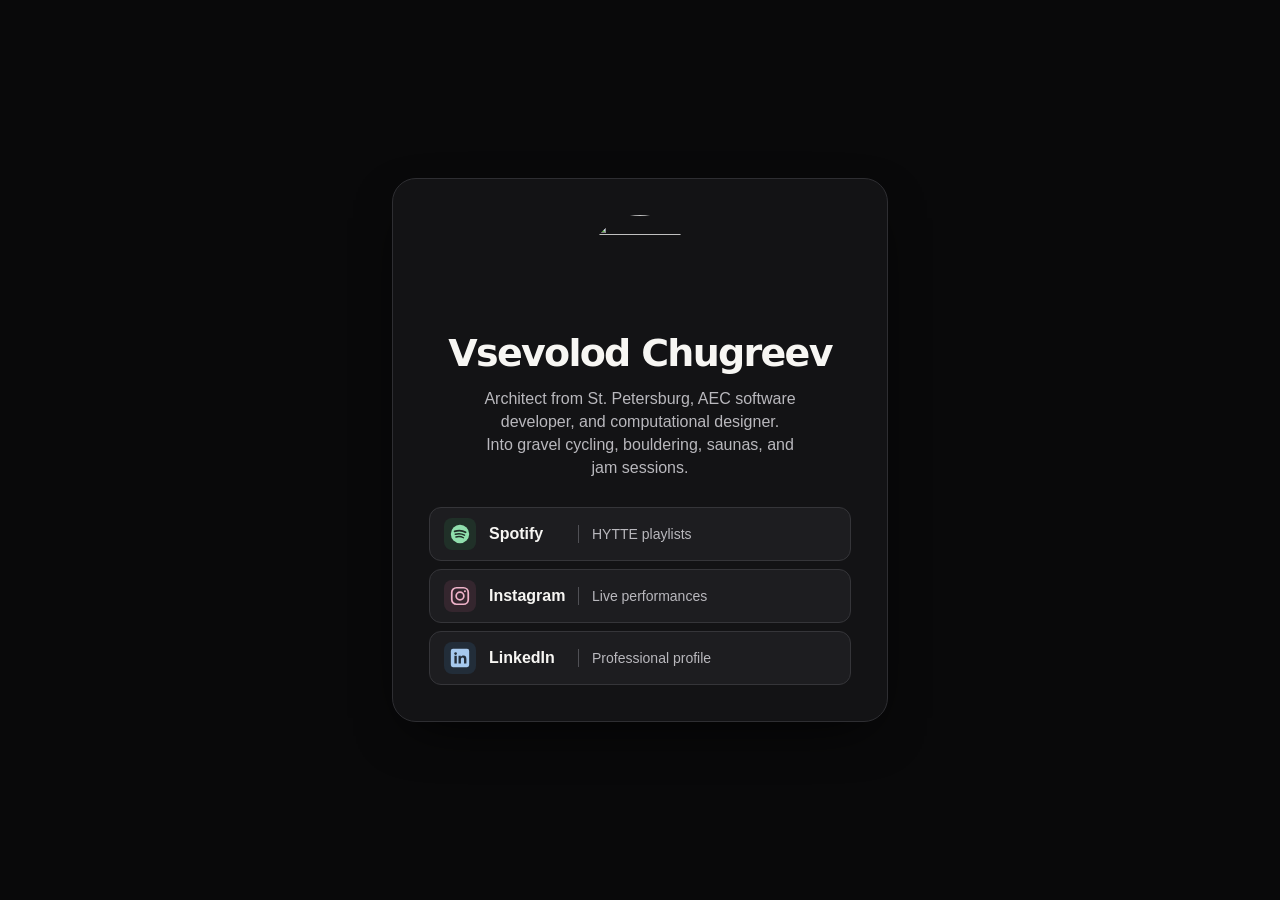
==== index.html @ d2161319 "Add files via upload" ====
<!doctype html>
<html lang="en">
  <head>
    <meta charset="utf-8">
    <meta name="viewport" content="width=device-width, initial-scale=1">
    <meta name="theme-color" content="#09090a">
    <meta name="description" content="Vsevolod Chugreev is an architect from St. Petersburg, an AEC software developer, and a computational designer.">
    <title>Vsevolod Chugreev</title>
    <link rel="icon" href="./assets/vsevolod.jpg" type="image/jpeg">
    <link rel="stylesheet" href="./style.css">
  </head>
  <body>
    <main class="card" aria-labelledby="name">
      <div class="profile">
        <img class="portrait" src="./assets/vsevolod.jpg" width="640" height="640" alt="">
        <h1 id="name">Vsevolod Chugreev</h1>
        <p class="bio">Architect from St. Petersburg, AEC software developer, and computational designer. Into gravel cycling, bouldering, saunas, and jam sessions.</p>
      </div>

      <nav class="links" aria-label="Social profiles">
        <a class="social spotify" href="https://open.spotify.com/user/08ffx8hyw3svrj4hh7u58yir7?si=204Ac3mIRZu_R83wzP5dxg&amp;utm_source=copy-link">
          <span class="icon" aria-hidden="true">
            <svg viewBox="0 0 24 24" fill="none">
              <circle cx="12" cy="12" r="10" fill="currentColor"/>
              <g stroke="var(--icon-bg)" stroke-linecap="round">
                <path d="M6.1 9.2c3.7-1.2 8.8-.9 12 1" stroke-width="1.9"/>
                <path d="M6.9 12.3c3.1-1 7.1-.7 10 1" stroke-width="1.6"/>
                <path d="M7.6 15.3c2.6-.8 5.7-.6 8.2.8" stroke-width="1.5"/>
              </g>
            </svg>
          </span>
          <span>Spotify</span>
          <span class="link-note">HYTTE playlists</span>
        </a>
        <a class="social instagram" href="https://www.instagram.com/travertinsky/">
          <span class="icon" aria-hidden="true">
            <svg viewBox="0 0 24 24" fill="none" stroke="currentColor" stroke-width="1.9">
              <rect x="3" y="3" width="18" height="18" rx="5.2"/>
              <circle cx="12" cy="12" r="4.2"/>
              <circle cx="17.4" cy="6.8" r="1.1" fill="currentColor" stroke="none"/>
            </svg>
          </span>
          <span>Instagram</span>
          <span class="link-note">Live performances</span>
        </a>
        <a class="social linkedin" href="https://www.linkedin.com/in/vschugr/">
          <span class="icon" aria-hidden="true">
            <svg viewBox="0 0 24 24" fill="currentColor">
              <rect x="2" y="2" width="20" height="20" rx="2.3"/>
              <g fill="var(--icon-bg)">
                <circle cx="7.2" cy="7.2" r="1.45"/>
                <path d="M5.9 9.6h2.6v8.5H5.9zM10.4 9.6h2.5v1.2c.5-.9 1.4-1.5 2.8-1.5 2.7 0 3.3 1.7 3.3 4v4.8h-2.6v-4.4c0-1.1 0-2.3-1.5-2.3s-1.9 1.1-1.9 2.2v4.5h-2.6z"/>
              </g>
            </svg>
          </span>
          <span>LinkedIn</span>
          <span class="link-note">Professional profile</span>
        </a>
      </nav>
    </main>
  </body>
</html>
---- style.css ----
@font-face {
  font-family: "Profile Bold";
  src: local("Gotham-Bold"), local("Gotham Bold"), local("Montserrat Bold"),
       url("./assets/montserrat-bold.woff") format("woff");
  font-style: normal;
  font-weight: 700;
  font-display: swap;
}

:root {
  color-scheme: dark;
  --page: #09090a;
  --surface: #131315;
  --text: #f7f6f3;
  --muted: #b9b8bd;
  font-family: Roboto, -apple-system, BlinkMacSystemFont, "Segoe UI", sans-serif;
  color: var(--text);
  background: var(--page);
}

* { box-sizing: border-box; }

body {
  margin: 0;
  min-height: 100vh;
  min-height: 100svh;
  padding: clamp(.75rem, 4vw, 2rem);
  display: grid;
  place-items: center;
}

.card {
  width: min(100%, 31rem);
  padding: clamp(1.125rem, 5.5vw, 2.25rem);
  display: grid;
  gap: clamp(1.25rem, 5vw, 1.75rem);
  border: 1px solid #2e2e32;
  border-radius: 1.5rem;
  background: var(--surface);
  box-shadow: 0 18px 55px -22px #000;
}

.profile {
  text-align: center;
  container-type: inline-size;
}

.portrait {
  display: block;
  width: clamp(4.5rem, 21vw, 6.5rem);
  margin-inline: auto;
  height: auto;
  aspect-ratio: 1;
  object-fit: cover;
  border-radius: 50%;
}

h1 {
  margin: .875rem 0 0;
  font: 700 clamp(1.45rem, 7.5vw, 2.375rem)/1.1 "Profile Bold", system-ui, sans-serif;
  font-size: clamp(1rem, 9.5cqi, 2.375rem);
  letter-spacing: -.045em;
  overflow-wrap: anywhere;
}

.bio {
  max-width: 40ch;
  margin: .75rem auto 0;
  color: var(--muted);
  font-size: 1rem;
  line-height: 1.45;
  text-wrap: pretty;
}

.links {
  display: grid;
  gap: .5rem;
  container-type: inline-size;
}

.social {
  display: grid;
  grid-template-columns: auto 4.75rem minmax(0, 1fr);
  align-items: center;
  gap: clamp(.5rem, 2vw, .8125rem);
  min-height: 3.375rem;
  padding: .5rem clamp(.625rem, 2.5vw, .875rem);
  border: 1px solid #353539;
  border-radius: .75rem;
  background: #1d1d20;
  color: var(--text);
  font-size: 1rem;
  font-weight: 600;
  line-height: 1.35;
  text-decoration: none;
}

.link-note {
  padding-inline-start: clamp(.5rem, 2vw, .8125rem);
  border-inline-start: 1px solid #505055;
  color: var(--muted);
  font-size: .875rem;
  font-weight: 400;
  overflow-wrap: anywhere;
}

.icon {
  display: grid;
  place-items: center;
  width: 2rem;
  height: 2rem;
  border-radius: .5rem;
  background: var(--icon-bg);
  color: var(--icon-color);
}

.icon svg { width: 1.375rem; height: 1.375rem; }
.instagram { --icon-bg: #34262e; --icon-color: #efb2c9; }
.spotify { --icon-bg: #203028; --icon-color: #90dfad; }
.linkedin { --icon-bg: #222d39; --icon-color: #a6c9ee; }

@media (hover: hover) {
  .social:hover {
    background: #262629;
    border-color: var(--icon-color);
  }
}

.social:focus-visible { outline: 2px solid var(--text); outline-offset: 3px; }
.social:active { background: #303034; }

@container (max-width: 15.75rem) {
  .social {
    grid-template-columns: auto minmax(0, 1fr);
    gap: .125rem .75rem;
  }
  .icon { grid-row: 1 / span 2; }
  .link-note {
    grid-column: 2;
    padding-inline-start: 0;
    border: 0;
  }
}

@media (max-height: 35rem) and (orientation: portrait) {
  body { padding: .625rem; }
  .card { padding: 1rem; gap: 1rem; }
  .portrait { width: 3.75rem; }
  h1 { margin-top: .5rem; }
  .bio { margin-top: .5rem; line-height: 1.35; }
  .social { min-height: 3rem; padding-block: .375rem; }
}

@media (min-width: 32rem) and (max-height: 30rem) and (orientation: landscape) {
  body { padding: .75rem; }
  .card {
    width: min(100%, 48rem);
    grid-template-columns: minmax(0, 1fr) minmax(0, 1fr);
    align-items: center;
    padding: clamp(1rem, 3vw, 1.5rem);
    gap: clamp(1rem, 3vw, 2rem);
  }
  .portrait { width: clamp(3.5rem, 8vw, 4.5rem); }
  h1 { margin-top: .5rem; }
  .bio { margin-top: .625rem; line-height: 1.35; }
  .social { min-height: 3rem; }
}
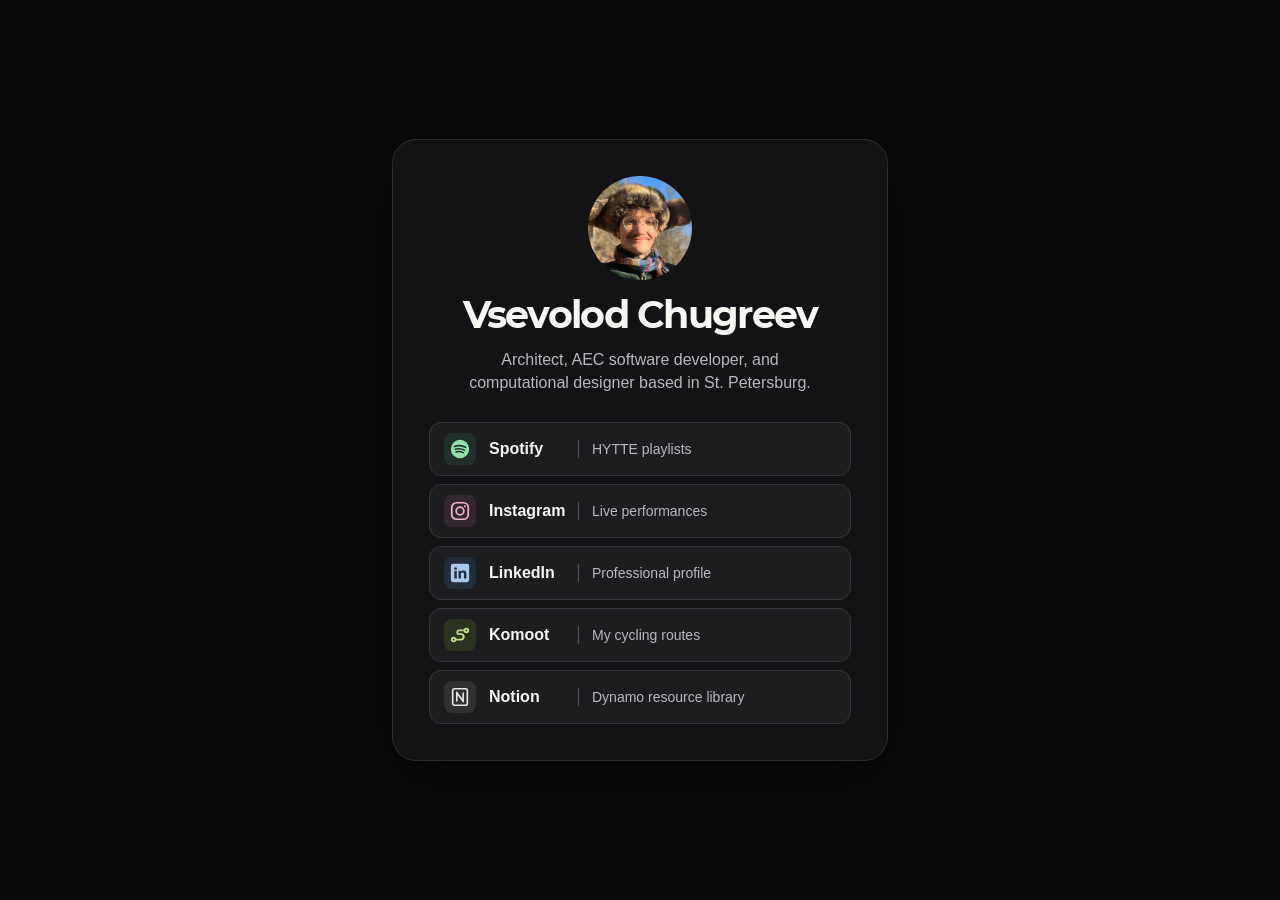
==== commit 5ff75809: "Add work and fun business cards" ====
--- a/index.html
+++ b/index.html
@@ -4,8 +4,8 @@
     <meta charset="utf-8">
     <meta name="viewport" content="width=device-width, initial-scale=1">
     <meta name="theme-color" content="#09090a">
-    <meta name="description" content="Vsevolod Chugreev is an architect from St. Petersburg, an AEC software developer, and a computational designer.">
-    <title>Vsevolod Chugreev</title>
+    <meta name="description" content="Vsevolod Chugreev is an architect, AEC software developer, and computational designer based in St. Petersburg.">
+    <title>Vsevolod Chugreev — Work</title>
     <link rel="icon" href="./assets/vsevolod.jpg" type="image/jpeg">
     <link rel="stylesheet" href="./style.css">
   </head>
@@ -14,10 +14,10 @@
       <div class="profile">
         <img class="portrait" src="./assets/vsevolod.jpg" width="640" height="640" alt="">
         <h1 id="name">Vsevolod Chugreev</h1>
-        <p class="bio">Architect from St. Petersburg, AEC software developer, and computational designer. Into gravel cycling, bouldering, saunas, and jam sessions.</p>
+        <p class="bio">Architect, AEC software developer, and computational designer based in St. Petersburg.</p>
       </div>
 
-      <nav class="links" aria-label="Social profiles">
+      <nav class="links" aria-label="Profiles and collections">
         <a class="social spotify" href="https://open.spotify.com/user/08ffx8hyw3svrj4hh7u58yir7?si=204Ac3mIRZu_R83wzP5dxg&amp;utm_source=copy-link">
           <span class="icon" aria-hidden="true">
             <svg viewBox="0 0 24 24" fill="none">
@@ -56,6 +56,27 @@
           <span>LinkedIn</span>
           <span class="link-note">Professional profile</span>
         </a>
+        <a class="social komoot" href="https://www.komoot.com/collection/2068923/-all-routes">
+          <span class="icon" aria-hidden="true">
+            <svg viewBox="0 0 24 24" fill="none" stroke="currentColor" stroke-width="2" stroke-linecap="round" stroke-linejoin="round">
+              <circle cx="5" cy="17" r="2"/>
+              <circle cx="19" cy="7" r="2"/>
+              <path d="M7 17h6a3 3 0 0 0 0-6h-2a2 2 0 0 1 0-4h6"/>
+            </svg>
+          </span>
+          <span>Komoot</span>
+          <span class="link-note">My cycling routes</span>
+        </a>
+        <a class="social notion" href="https://app.notion.com/p/vschugr/Your-cozy-warehouse-of-Dynamo-613e5e22bc8d4ef48536c71e422a1c43?pvs=25">
+          <span class="icon" aria-hidden="true">
+            <svg viewBox="0 0 24 24" fill="none" stroke="currentColor" stroke-width="1.8" stroke-linejoin="round">
+              <rect x="4" y="3" width="16" height="18" rx="2"/>
+              <path d="M8.5 17V7l7 10V7"/>
+            </svg>
+          </span>
+          <span>Notion</span>
+          <span class="link-note">Dynamo resource library</span>
+        </a>
       </nav>
     </main>
   </body>
--- a/style.css
+++ b/style.css
@@ -118,6 +118,8 @@
 .instagram { --icon-bg: #34262e; --icon-color: #efb2c9; }
 .spotify { --icon-bg: #203028; --icon-color: #90dfad; }
 .linkedin { --icon-bg: #222d39; --icon-color: #a6c9ee; }
+.komoot { --icon-bg: #2c3321; --icon-color: #c0dc89; }
+.notion { --icon-bg: #303033; --icon-color: #e5e5e4; }
 
 @media (hover: hover) {
   .social:hover {
@@ -164,4 +166,4 @@
   h1 { margin-top: .5rem; }
   .bio { margin-top: .625rem; line-height: 1.35; }
   .social { min-height: 3rem; }
-}
+}
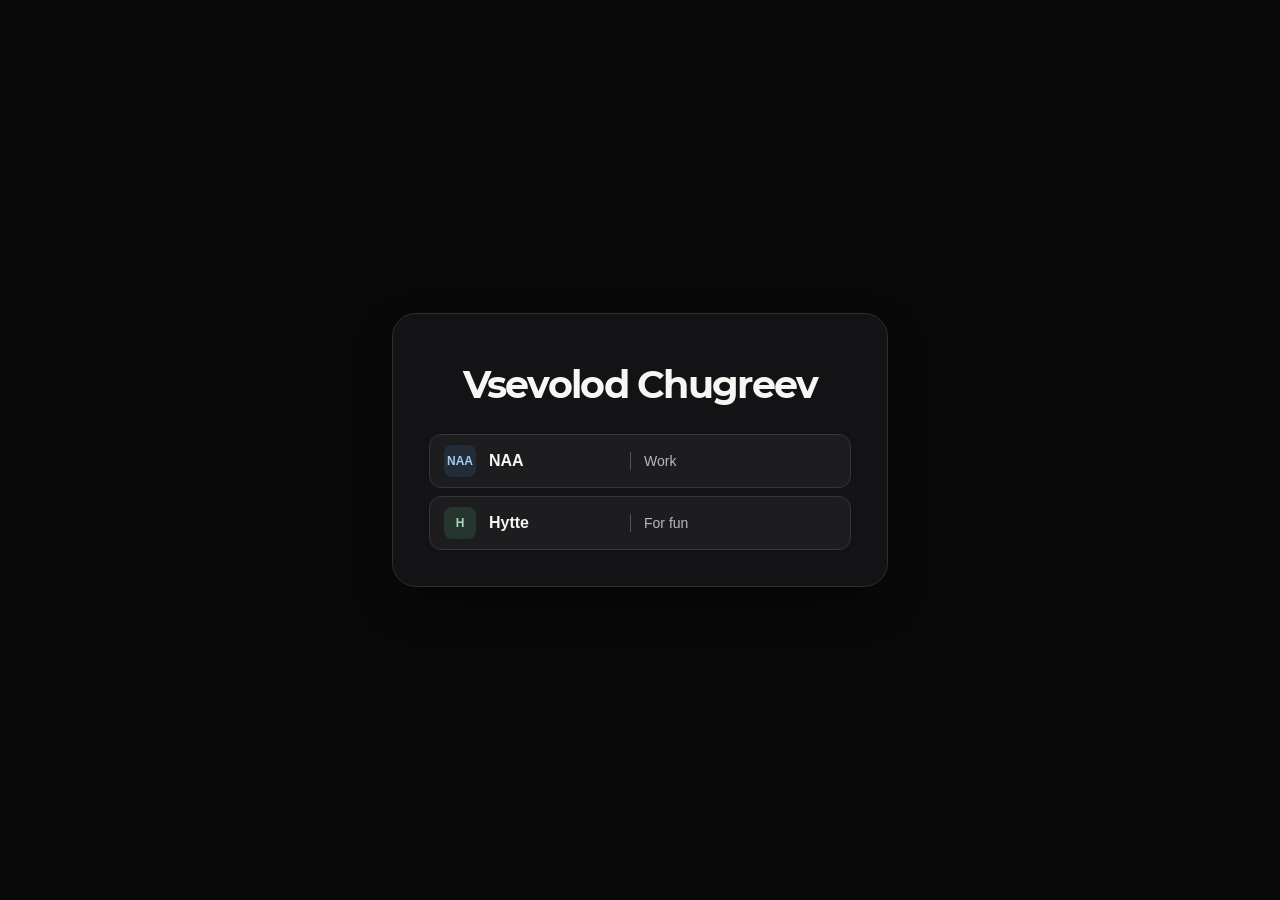
==== commit b6da9b3e: "123" ====
--- a/index.html
+++ b/index.html
@@ -4,78 +4,27 @@
     <meta charset="utf-8">
     <meta name="viewport" content="width=device-width, initial-scale=1">
     <meta name="theme-color" content="#09090a">
-    <meta name="description" content="Vsevolod Chugreev is an architect, AEC software developer, and computational designer based in St. Petersburg.">
-    <title>Vsevolod Chugreev — Work</title>
+    <meta name="description" content="Choose a page for Vsevolod Chugreev.">
+    <title>Vsevolod Chugreev — Links</title>
     <link rel="icon" href="./assets/vsevolod.jpg" type="image/jpeg">
     <link rel="stylesheet" href="./style.css">
   </head>
   <body>
     <main class="card" aria-labelledby="name">
       <div class="profile">
-        <img class="portrait" src="./assets/vsevolod.jpg" width="640" height="640" alt="">
         <h1 id="name">Vsevolod Chugreev</h1>
-        <p class="bio">Architect, AEC software developer, and computational designer based in St. Petersburg.</p>
       </div>
 
-      <nav class="links" aria-label="Profiles and collections">
-        <a class="social spotify" href="https://open.spotify.com/user/08ffx8hyw3svrj4hh7u58yir7?si=204Ac3mIRZu_R83wzP5dxg&amp;utm_source=copy-link">
-          <span class="icon" aria-hidden="true">
-            <svg viewBox="0 0 24 24" fill="none">
-              <circle cx="12" cy="12" r="10" fill="currentColor"/>
-              <g stroke="var(--icon-bg)" stroke-linecap="round">
-                <path d="M6.1 9.2c3.7-1.2 8.8-.9 12 1" stroke-width="1.9"/>
-                <path d="M6.9 12.3c3.1-1 7.1-.7 10 1" stroke-width="1.6"/>
-                <path d="M7.6 15.3c2.6-.8 5.7-.6 8.2.8" stroke-width="1.5"/>
-              </g>
-            </svg>
-          </span>
-          <span>Spotify</span>
-          <span class="link-note">HYTTE playlists</span>
+      <nav class="links" aria-label="Choose a page">
+        <a class="social naa" href="./NAA/">
+          <span class="icon directory-mark" aria-hidden="true">NAA</span>
+          <span>NAA</span>
+          <span class="link-note">Work</span>
         </a>
-        <a class="social instagram" href="https://www.instagram.com/travertinsky/">
-          <span class="icon" aria-hidden="true">
-            <svg viewBox="0 0 24 24" fill="none" stroke="currentColor" stroke-width="1.9">
-              <rect x="3" y="3" width="18" height="18" rx="5.2"/>
-              <circle cx="12" cy="12" r="4.2"/>
-              <circle cx="17.4" cy="6.8" r="1.1" fill="currentColor" stroke="none"/>
-            </svg>
-          </span>
-          <span>Instagram</span>
-          <span class="link-note">Live performances</span>
-        </a>
-        <a class="social linkedin" href="https://www.linkedin.com/in/vschugr/">
-          <span class="icon" aria-hidden="true">
-            <svg viewBox="0 0 24 24" fill="currentColor">
-              <rect x="2" y="2" width="20" height="20" rx="2.3"/>
-              <g fill="var(--icon-bg)">
-                <circle cx="7.2" cy="7.2" r="1.45"/>
-                <path d="M5.9 9.6h2.6v8.5H5.9zM10.4 9.6h2.5v1.2c.5-.9 1.4-1.5 2.8-1.5 2.7 0 3.3 1.7 3.3 4v4.8h-2.6v-4.4c0-1.1 0-2.3-1.5-2.3s-1.9 1.1-1.9 2.2v4.5h-2.6z"/>
-              </g>
-            </svg>
-          </span>
-          <span>LinkedIn</span>
-          <span class="link-note">Professional profile</span>
-        </a>
-        <a class="social komoot" href="https://www.komoot.com/collection/2068923/-all-routes">
-          <span class="icon" aria-hidden="true">
-            <svg viewBox="0 0 24 24" fill="none" stroke="currentColor" stroke-width="2" stroke-linecap="round" stroke-linejoin="round">
-              <circle cx="5" cy="17" r="2"/>
-              <circle cx="19" cy="7" r="2"/>
-              <path d="M7 17h6a3 3 0 0 0 0-6h-2a2 2 0 0 1 0-4h6"/>
-            </svg>
-          </span>
-          <span>Komoot</span>
-          <span class="link-note">My cycling routes</span>
-        </a>
-        <a class="social notion" href="https://app.notion.com/p/vschugr/Your-cozy-warehouse-of-Dynamo-613e5e22bc8d4ef48536c71e422a1c43?pvs=25">
-          <span class="icon" aria-hidden="true">
-            <svg viewBox="0 0 24 24" fill="none" stroke="currentColor" stroke-width="1.8" stroke-linejoin="round">
-              <rect x="4" y="3" width="16" height="18" rx="2"/>
-              <path d="M8.5 17V7l7 10V7"/>
-            </svg>
-          </span>
-          <span>Notion</span>
-          <span class="link-note">Dynamo resource library</span>
+        <a class="social hytte" href="./hytte/">
+          <span class="icon directory-mark" aria-hidden="true">H</span>
+          <span>Hytte</span>
+          <span class="link-note">For fun</span>
         </a>
       </nav>
     </main>
--- a/style.css
+++ b/style.css
@@ -78,9 +78,29 @@
   container-type: inline-size;
 }
 
+.section-divider {
+  display: grid;
+  grid-template-columns: 1fr auto 1fr;
+  align-items: center;
+  gap: .75rem;
+  margin-block: 1rem;
+  color: var(--text);
+  font-size: .875rem;
+  font-weight: 300;
+  letter-spacing: .04em;
+  text-align: center;
+}
+
+.section-divider::before,
+.section-divider::after {
+  content: "";
+  height: 1px;
+  background: #505055;
+}
+
 .social {
   display: grid;
-  grid-template-columns: auto 4.75rem minmax(0, 1fr);
+  grid-template-columns: auto 8rem minmax(0, 1fr);
   align-items: center;
   gap: clamp(.5rem, 2vw, .8125rem);
   min-height: 3.375rem;
@@ -120,6 +140,10 @@
 .linkedin { --icon-bg: #222d39; --icon-color: #a6c9ee; }
 .komoot { --icon-bg: #2c3321; --icon-color: #c0dc89; }
 .notion { --icon-bg: #303033; --icon-color: #e5e5e4; }
+.arch-intelligence { --icon-bg: #26352e; --icon-color: #a8d7ba; }
+.naa { --icon-bg: #222d39; --icon-color: #a6c9ee; }
+.hytte { --icon-bg: #26352e; --icon-color: #a8d7ba; }
+.directory-mark { font-size: .75rem; font-weight: 700; }
 
 @media (hover: hover) {
   .social:hover {
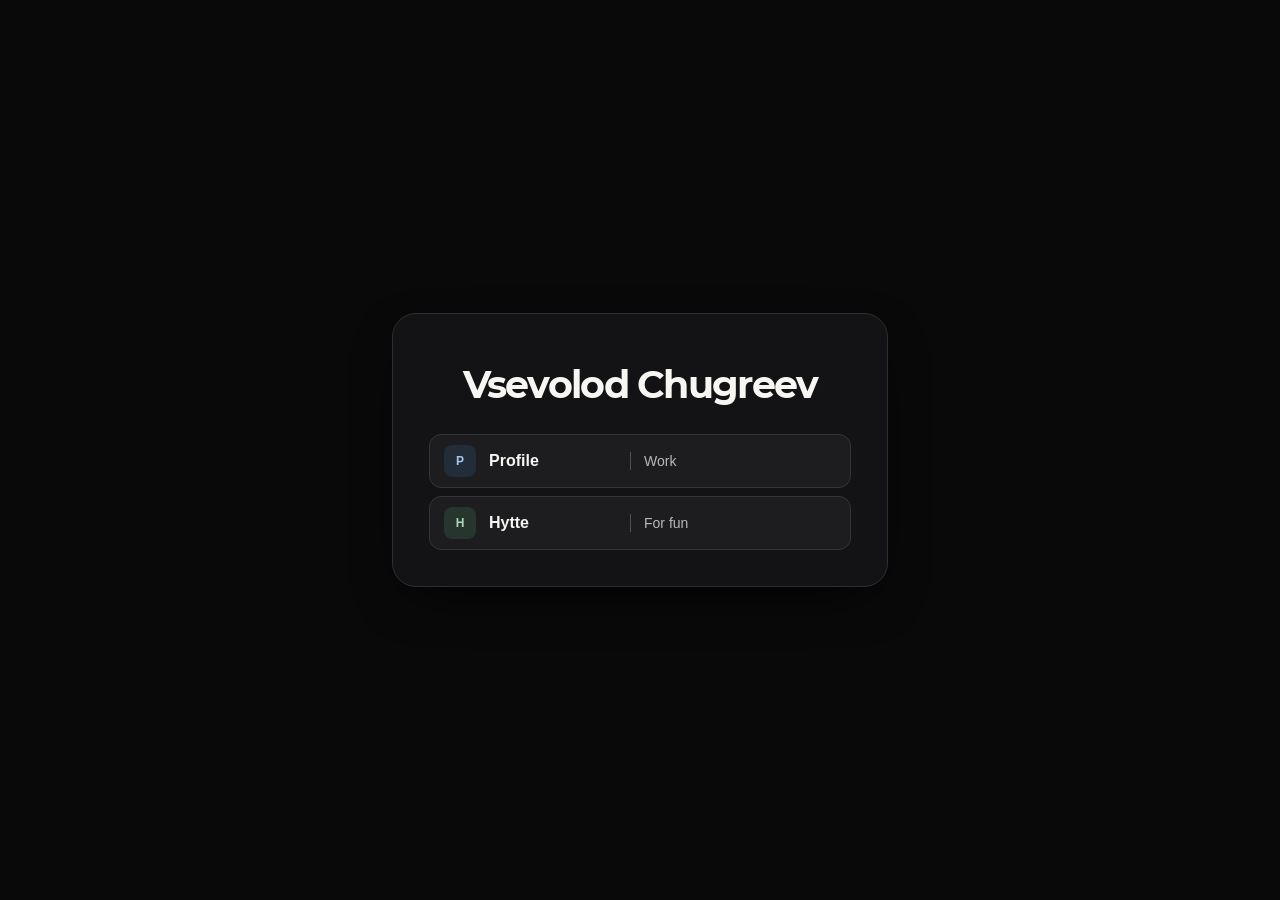
==== commit 31c3d25e: "Rename default card to profile" ====
--- a/index.html
+++ b/index.html
@@ -16,9 +16,9 @@
       </div>
 
       <nav class="links" aria-label="Choose a page">
-        <a class="social naa" href="./NAA/">
-          <span class="icon directory-mark" aria-hidden="true">NAA</span>
-          <span>NAA</span>
+        <a class="social profile-page" href="./profile/">
+          <span class="icon directory-mark" aria-hidden="true">P</span>
+          <span>Profile</span>
           <span class="link-note">Work</span>
         </a>
         <a class="social hytte" href="./hytte/">
--- a/style.css
+++ b/style.css
@@ -141,7 +141,7 @@
 .komoot { --icon-bg: #2c3321; --icon-color: #c0dc89; }
 .notion { --icon-bg: #303033; --icon-color: #e5e5e4; }
 .arch-intelligence { --icon-bg: #26352e; --icon-color: #a8d7ba; }
-.naa { --icon-bg: #222d39; --icon-color: #a6c9ee; }
+.profile-page { --icon-bg: #222d39; --icon-color: #a6c9ee; }
 .hytte { --icon-bg: #26352e; --icon-color: #a8d7ba; }
 .directory-mark { font-size: .75rem; font-weight: 700; }
 
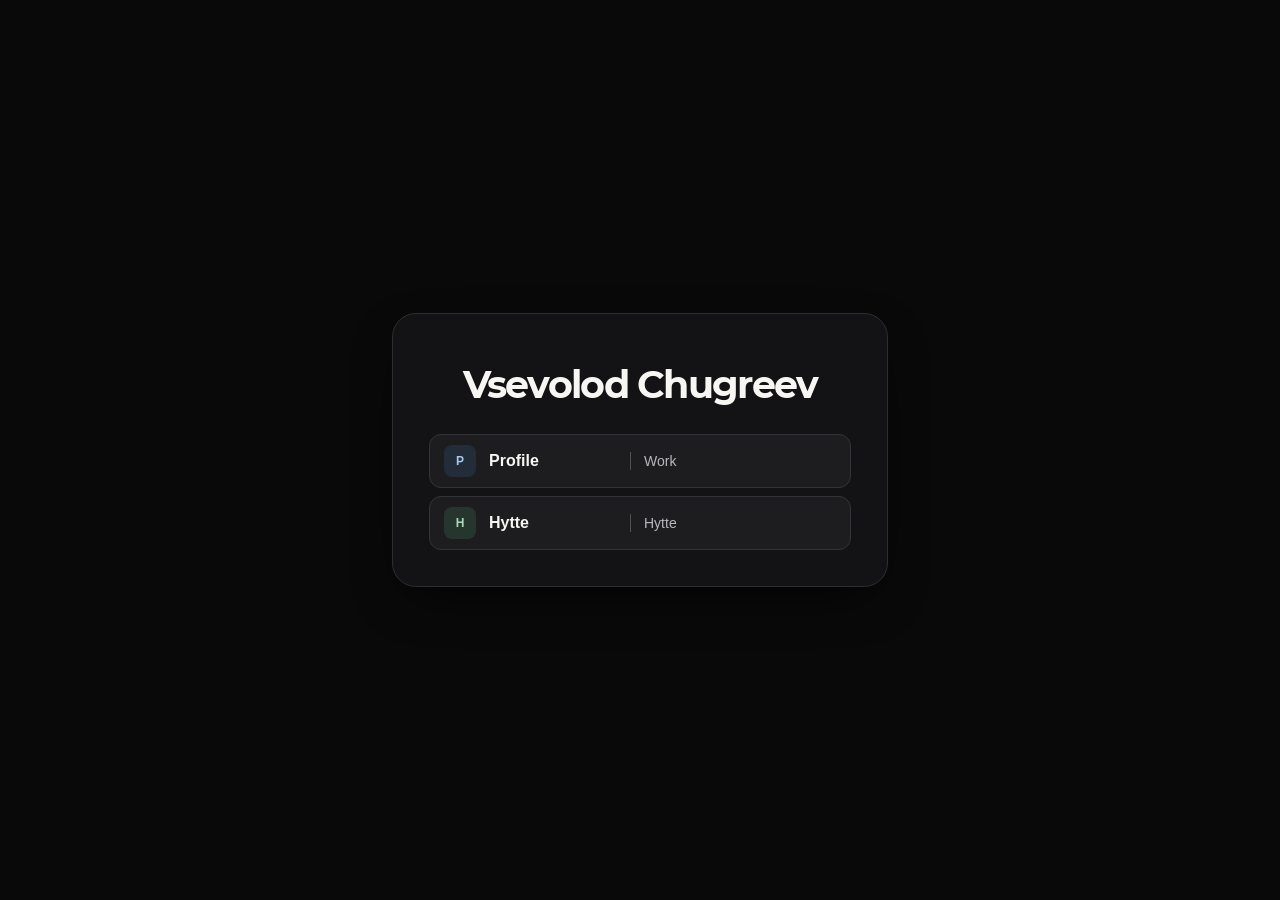
==== commit 7957dc9f: "123" ====
--- a/index.html
+++ b/index.html
@@ -24,7 +24,7 @@
         <a class="social hytte" href="./hytte/">
           <span class="icon directory-mark" aria-hidden="true">H</span>
           <span>Hytte</span>
-          <span class="link-note">For fun</span>
+          <span class="link-note">Hytte</span>
         </a>
       </nav>
     </main>
